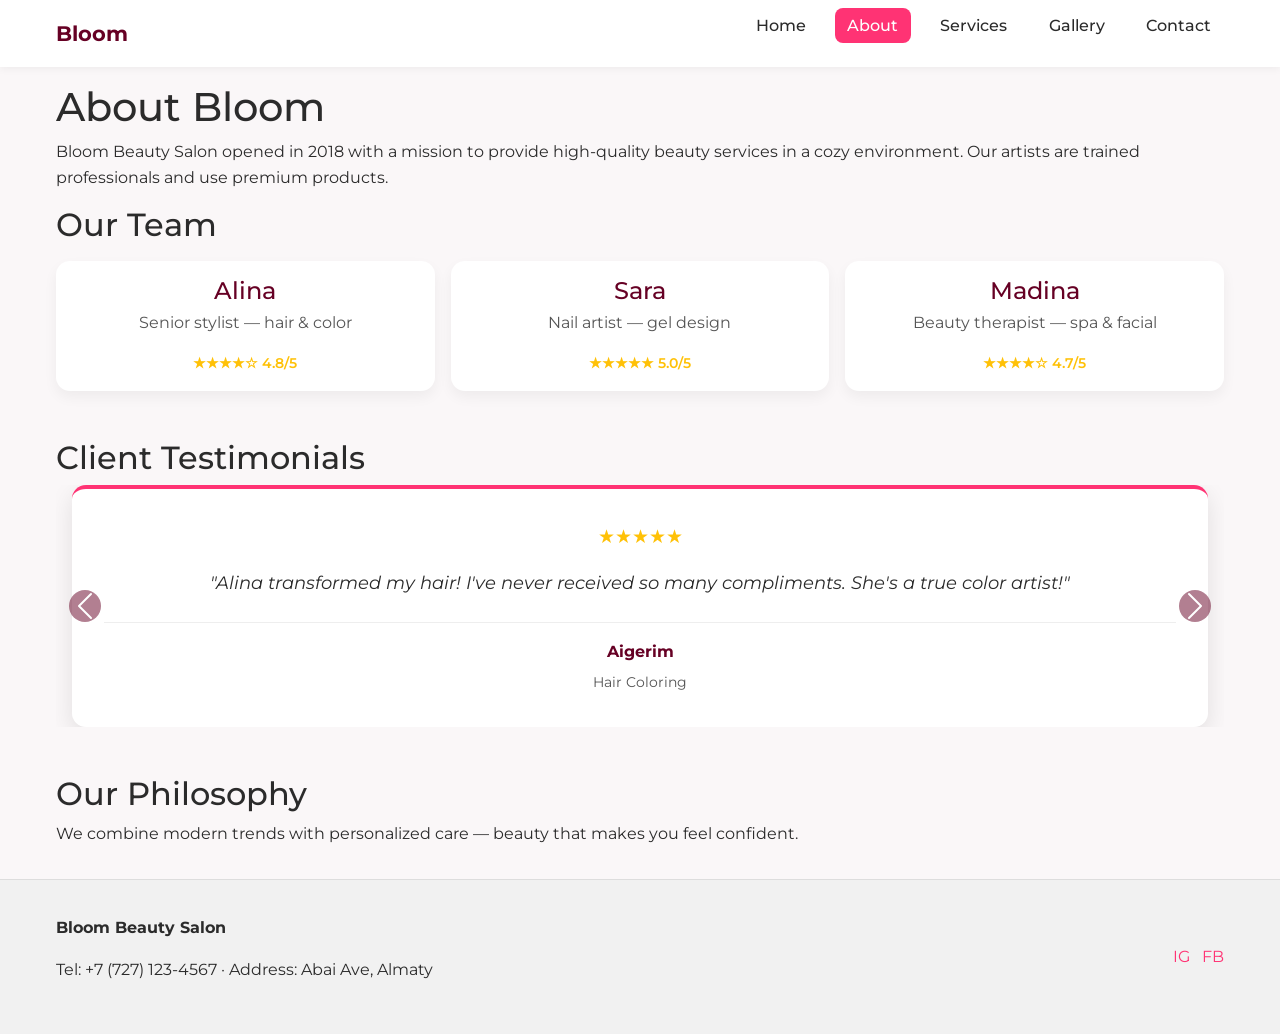
==== about.html @ 1c60db78 "project" ====
<!doctype html>
<html lang="ru">
<head>
  <meta charset="utf-8" />
  <meta name="viewport" content="width=device-width,initial-scale=1" />
  <title>About — Bloom Beauty Salon</title>
  <link href="https://cdn.jsdelivr.net/npm/bootstrap@5.3.2/dist/css/bootstrap.min.css" rel="stylesheet">
  <link href="https://fonts.googleapis.com/css2?family=Montserrat:wght@300;400;600;700&display=swap" rel="stylesheet">
  <link rel="stylesheet" href="css/style.css">
</head>
<body>
  <header class="site-header">
    <div class="container header-inner">
      <a class="logo" href="index.html"><span>Bloom</span></a>
      <nav class="nav" id="mainNav">
        <ul class="nav-list">
          <li><a href="index.html">Home</a></li>
          <li><a class="active" href="about.html">About</a></li>
          <li><a href="services.html">Services</a></li>
          <li><a href="gallery.html">Gallery</a></li>
          <li><a href="contact.html">Contact</a></li>
        </ul>
      </nav>
      <button class="nav-toggle" id="navToggle2" aria-label="Toggle navigation">☰</button>
    </div>
  </header>

  <main class="container about-page">
    <h1>About Bloom</h1>
    <p>Bloom Beauty Salon opened in 2018 with a mission to provide high-quality beauty services in a cozy environment. Our artists are trained professionals and use premium products.</p>

    <section class="team-grid fade-in">
      <h2>Our Team</h2>
      <div class="grid">
        <div class="team-card fade-in">
          <h4>Alina</h4>
          <p>Senior stylist — hair & color</p>
          <div class="specialist-rating">★★★★☆ 4.8/5</div>
        </div>
        <div class="team-card fade-in">
          <h4>Sara</h4>
          <p>Nail artist — gel design</p>
          <div class="specialist-rating">★★★★★ 5.0/5</div>
        </div>
        <div class="team-card fade-in">
          <h4>Madina</h4>
          <p>Beauty therapist — spa & facial</p>
          <div class="specialist-rating">★★★★☆ 4.7/5</div>
        </div>
      </div>
    </section>

    <section class="testimonials-section fade-in">
      <h2>Client Testimonials</h2>
      <div id="testimonialCarousel" class="carousel slide" data-bs-ride="carousel">
        <div class="carousel-indicators">
          <button type="button" data-bs-target="#testimonialCarousel" data-bs-slide-to="0" class="active"></button>
          <button type="button" data-bs-target="#testimonialCarousel" data-bs-slide-to="1"></button>
          <button type="button" data-bs-target="#testimonialCarousel" data-bs-slide-to="2"></button>
          <button type="button" data-bs-target="#testimonialCarousel" data-bs-slide-to="3"></button>
        </div>
        
        <div class="carousel-inner">
          <div class="carousel-item active">
            <div class="testimonial-card">
              <div class="stars">★★★★★</div>
              <p class="testimonial-text">"Alina transformed my hair! I've never received so many compliments. She's a true color artist!"</p>
              <div class="client-info">
                <strong>Aigerim</strong>
                <span>Hair Coloring</span>
              </div>
            </div>
          </div>
          
          <div class="carousel-item">
            <div class="testimonial-card">
              <div class="stars">★★★★★</div>
              <p class="testimonial-text">"Sara's nail art is incredible! She captured exactly what I wanted. My nails looked perfect for 3 weeks!"</p>
              <div class="client-info">
                <strong>Madina</strong>
                <span>Gel Nails</span>
              </div>
            </div>
          </div>
          
          <div class="carousel-item">
            <div class="testimonial-card">
              <div class="stars">★★★★☆</div>
              <p class="testimonial-text">"Madina's facial treatment was so relaxing. My skin felt rejuvenated and looked glowing for days!"</p>
              <div class="client-info">
                <strong>Zhanar</strong>
                <span>Facial Spa</span>
              </div>
            </div>
          </div>
          
          <div class="carousel-item">
            <div class="testimonial-card">
              <div class="stars">★★★★★</div>
              <p class="testimonial-text">"The entire team at Bloom is fantastic. Professional, friendly, and always amazing results!"</p>
              <div class="client-info">
                <strong>Asel</strong>
                <span>Regular Client</span>
              </div>
            </div>
          </div>
        </div>
        
        <button class="carousel-control-prev" type="button" data-bs-target="#testimonialCarousel" data-bs-slide="prev">
          <span class="carousel-control-prev-icon" aria-hidden="true"></span>
          <span class="visually-hidden">Previous</span>
        </button>
        <button class="carousel-control-next" type="button" data-bs-target="#testimonialCarousel" data-bs-slide="next">
          <span class="carousel-control-next-icon" aria-hidden="true"></span>
          <span class="visually-hidden">Next</span>
        </button>
      </div>
    </section>

    <section class="philosophy fade-in">
      <h2>Our Philosophy</h2>
      <p>We combine modern trends with personalized care — beauty that makes you feel confident.</p>
    </section>
  </main>

  <footer class="site-footer">
    <div class="container footer-inner">
      <div>
        <p><strong>Bloom Beauty Salon</strong></p>
        <p>Tel: +7 (727) 123-4567 · Address: Abai Ave, Almaty</p>
      </div>
      <div class="social">
        <a href="#" aria-label="Instagram">IG</a>
        <a href="#" aria-label="Facebook">FB</a>
      </div>
    </div>
  </footer>

  <script src="https://code.jquery.com/jquery-3.6.0.min.js"></script>
  <script src="js/script.js"></script>
  <script src="https://cdn.jsdelivr.net/npm/bootstrap@5.3.2/dist/js/bootstrap.bundle.min.js"></script>
</body>
</html>
---- css/style.css ----
:root {
  --brand-deep: #660024;
  --brand-pink: #ff3374;
  --bg: #faf7f8;
  --text: #2b2b2b;
  --text-muted: #555;
  --white: #ffffff;
  --radius: 14px;
  --max-width: 1200px;
  --font-sans: 'Montserrat', sans-serif;
}

/*Global*/
* { box-sizing: border-box; margin: 0; padding: 0; }
html, body { height: 100%; scroll-behavior: smooth; }
body {
  font-family: var(--font-sans);
  background: var(--bg);
  color: var(--text);
  line-height: 1.6;
  -webkit-font-smoothing: antialiased;
}
.container {
  max-width: var(--max-width);
  margin: 0 auto;
  padding: 1rem;
}

/*Header*/
.site-header {
  background: var(--white);
  box-shadow: 0 2px 8px rgba(0,0,0,0.05);
  position: sticky;
  top: 0;
  z-index: 100;
}
.header-inner {
  display: flex;
  justify-content: space-between;
  align-items: center;
  padding: 0.8rem 1rem;
}
.logo {
  display: flex;
  align-items: center;
  gap: 0.5rem;
  text-decoration: none;
  color: var(--brand-deep);
  font-weight: 700;
  font-size: 1.3rem;
}

/* Navigation */
.nav-list {
  list-style: none;
  display: flex;
  gap: 1rem;
}
.nav-list a {
  color: var(--text);
  text-decoration: none;
  padding: 0.5rem 0.8rem;
  border-radius: 8px;
  transition: all 0.3s ease;
  font-weight: 500;
}
.nav-list a:hover,
.nav-list a.active {
  background: var(--brand-pink);
  color: var(--white);
}
.nav-toggle {
  display: none;
  font-size: 1.4rem;
  background: none;
  border: none;
  color: var(--brand-deep);
}

.fade-in {
  opacity: 0;
  transform: translateY(30px);
  transition: all 0.8s ease;
}

.fade-in.visible {
  opacity: 1;
  transform: translateY(0);
}

/* Hero Section */
.hero {
  position: relative;
  display: flex;
  align-items: center;
  min-height: 60vh;
  overflow: hidden;
}
.hero-bg {
  position: absolute;
  inset: 0;
  background-size: cover;
  background-position: center;
  filter: brightness(0.55);
}
.hero-content {
  position: relative;
  z-index: 1;
  color: var(--white);
  padding: 3rem 1rem;
  max-width: 600px;
}
.hero h1 {
  font-size: 2.6rem;
  margin-bottom: 0.5rem;
  letter-spacing: 1px;
  color: var(--brand-deep);
}
.hero p {
  color: var(--brand-deep);
}
.hero {
  opacity: 0;
  transform: translateY(30px);
  animation: heroFade 1.2s ease forwards;
}

@keyframes heroFade {
  to {
    opacity: 1;
    transform: translateY(0);
  }
}

.tagline {
  font-size: 1.1rem;
  margin-bottom: 1.5rem;
  color: #fefefe;
}
.btn {
  display: inline-block;
  padding: 0.7rem 1.4rem;
  background: var(--brand-deep);
  color: var(--white);
  border-radius: var(--radius);
  text-decoration: none;
  font-weight: 600;
  transition: 0.3s;
  border: none;
}
.btn:hover {
  background: var(--brand-pink);
  color: #fff;
}

/* Features */
.features {
  padding: 3rem 0;
}
.feature-card {
  background: var(--white);
  border-radius: var(--radius);
  box-shadow: 0 6px 18px rgba(0,0,0,0.05);
  padding: 1rem;
  text-align: center;
  transition: transform 0.3s ease;
}
.feature-card:hover { transform: translateY(-4px); }
.feature-card img {
  width: 100%;
  height: 180px;
  object-fit: cover;
  border-radius: var(--radius);
  margin-bottom: 0.8rem;
}
.feature-card h3 {
  color: var(--brand-deep);
  margin-bottom: 0.4rem;
}

/* Pricing Table */
.pricing {
  padding: 2rem 0;
}
.pricing h2 {
  color: var(--brand-deep);
  margin-bottom: 1rem;
}
.table {
  background: var(--white);
  border-radius: var(--radius);
  overflow: hidden;
}
.table th {
  background: var(--brand-deep);
  color: #fff;
}
.table td, .table th {
  vertical-align: middle;
  padding: 0.75rem;
}

/* Services Page */
.services-page {
  padding-top: 2rem;
}
.service-grid {
  display: grid;
  grid-template-columns: repeat(3, 1fr);
  gap: 1rem;
}
.service-card {
  background: var(--white);
  padding: 1rem;
  border-radius: var(--radius);
  box-shadow: 0 6px 14px rgba(0,0,0,0.05);
  transition: 0.3s;
}
.service-card:hover {
  transform: translateY(-5px);
}
.service-card:nth-child(odd) {
  border-top: 4px solid var(--brand-deep);
}
.service-card:nth-child(even) {
  border-top: 4px solid var(--brand-pink);
}
.booking-cta {
  margin-top: 2rem;
  background: linear-gradient(90deg, rgba(255,51,116,0.1), rgba(102,0,36,0.05));
  padding: 1rem;
  border-radius: var(--radius);
  text-align: center;
}

/* Gallery */
.gallery-page {
  padding-top: 2rem;
}
.gallery-grid {
  display: grid;
  grid-template-columns: repeat(3, 1fr);
  gap: 0.7rem;
}
.gallery-item img {
  width: 100%;
  height: 240px;
  object-fit: cover;
  border-radius: var(--radius);
  transition: 0.3s ease;
}
.gallery-item img:hover {
  transform: scale(1.02);
}

/* Team (About page)*/
.team-grid .grid {
  display: grid;
  grid-template-columns: repeat(3, 1fr);
  gap: 1rem;
  margin-top: 1rem;
}
.team-card {
  background: var(--white);
  border-radius: var(--radius);
  text-align: center;
  padding: 1rem;
  box-shadow: 0 6px 14px rgba(0,0,0,0.05);
}
.team-card img {
  width: 100%;
  height: 180px;
  border-radius: var(--radius);
  object-fit: cover;
  margin-bottom: 0.6rem;
}
.team-card h4 {
  color: var(--brand-deep);
  margin-bottom: 0.3rem;
}
.team-card p {
  color: var(--text-muted);
}

/* Contact Page */
.contact-page {
  padding-top: 2rem;
}
.contact-form .form-label {
  font-weight: 600;
  color: var(--brand-deep);
}

/* Simple Form Validation */
.error-message {
  color: red;
  font-size: 0.85rem;
  margin-top: 0.25rem;
}

.form-message {
  color: green;
  margin-top: 1rem;
  padding: 1rem;
  background: #f8fff9;
  border-radius: 8px;
  border: 1px solid #d1f7d1;
}
.contact-form input,
.contact-form select,
.contact-form textarea {
  border-radius: var(--radius);
  border: 1px solid #ccc;
}
.contact-form input:focus,
.contact-form select:focus,
.contact-form textarea:focus {
  border-color: var(--brand-pink);
  box-shadow: 0 0 0 3px rgba(255,51,116,0.15);
}
.map-placeholder {
  background: #eaeaea;
  height: 220px;
  border-radius: var(--radius);
  display: flex;
  align-items: center;
  justify-content: center;
  color: var(--text-muted);
  font-size: 0.9rem;
}

/*Footer*/
.site-footer {
  background: #f1f1f1;
  color: var(--text);
  padding: 1.2rem 0;
  border-top: 1px solid #ddd;
}
.footer-inner {
  display: flex;
  justify-content: space-between;
  align-items: center;
}
.footer-inner a {
  color: var(--brand-pink);
  margin-left: 0.5rem;
  text-decoration: none;
}
.footer-inner a:hover { text-decoration: underline; }

/* Responsive */
@media (max-width: 992px) {
  .service-grid { grid-template-columns: repeat(2, 1fr); }
  .gallery-grid { grid-template-columns: repeat(2, 1fr); }
  .team-grid .grid { grid-template-columns: repeat(2, 1fr); }
}
@media (max-width: 700px) {
  .nav-toggle { display: block; }
  .hero { min-height: 45vh; }
  .hero h1 { font-size: 1.8rem; }
  .service-grid, .gallery-grid, .team-grid .grid { grid-template-columns: 1fr; }
  .footer-inner { flex-direction: column; align-items: flex-start; gap: 0.5rem; }
}
@media (max-width: 768px) {
    .nav-toggle {
        display: block;
    }
    
    .nav {
        position: absolute;
        top: 100%;
        left: 0;
        right: 0;
        background: var(--white);
        box-shadow: 0 5px 20px rgba(0,0,0,0.1);
        transform: translateY(-10px);
        opacity: 0;
        visibility: hidden;
        transition: all 0.3s ease;
    }
    
    .nav.show {
        transform: translateY(0);
        opacity: 1;
        visibility: visible;
    }
    
    .nav-list {
        flex-direction: column;
        padding: 1rem 0;
        gap: 0;
    }
    
    .nav-list li {
        margin: 0;
    }
    
    .nav-list a {
        display: block;
        padding: 0.75rem 1.5rem;
        border-bottom: 1px solid #f0f0f0;
    }
    
    .header-inner {
        position: relative;
    }
    
    .nav-list { 
        display: flex !important;
    }
    .testimonial-card {
      padding: 1.5rem;
      margin: 0 0.5rem;
    }
    
    .testimonial-text {
      font-size: 1rem;
    }
}

/* Accessibility */
a:focus, button:focus, input:focus, select:focus, textarea:focus {
  outline: 2px solid rgba(255,51,116,0.4);
  outline-offset: 2px;
}

/* Testimonials Carousel */
.testimonials-section {
  padding: 3rem 0;
}

.testimonial-card {
  background: var(--white);
  padding: 2rem;
  border-radius: var(--radius);
  box-shadow: 0 8px 25px rgba(0,0,0,0.1);
  text-align: center;
  margin: 0 1rem;
  border-top: 4px solid var(--brand-pink);
}

.stars {
  color: #ffc107;
  font-size: 1.2rem;
  margin-bottom: 1rem;
}

.testimonial-text {
  font-size: 1.1rem;
  font-style: italic;
  margin-bottom: 1.5rem;
  color: var(--text);
  line-height: 1.7;
}

.client-info {
  border-top: 1px solid #eee;
  padding-top: 1rem;
}

.client-info strong {
  color: var(--brand-deep);
  display: block;
  margin-bottom: 0.3rem;
}

.client-info span {
  color: var(--text-muted);
  font-size: 0.9rem;
}

/* Carousel Controls */
.carousel-control-prev,
.carousel-control-next {
  width: 5%;
}

.carousel-control-prev-icon,
.carousel-control-next-icon {
  background-color: var(--brand-deep);
  border-radius: 50%;
  padding: 1rem;
}

.carousel-indicators button {
  background-color: var(--brand-pink);
  width: 12px;
  height: 12px;
  border-radius: 50%;
  margin: 0 5px;
}

/* Specialist Ratings */
.specialist-rating {
  color: #ffc107;
  font-size: 0.9rem;
  margin-top: 0.5rem;
  font-weight: 600;
}
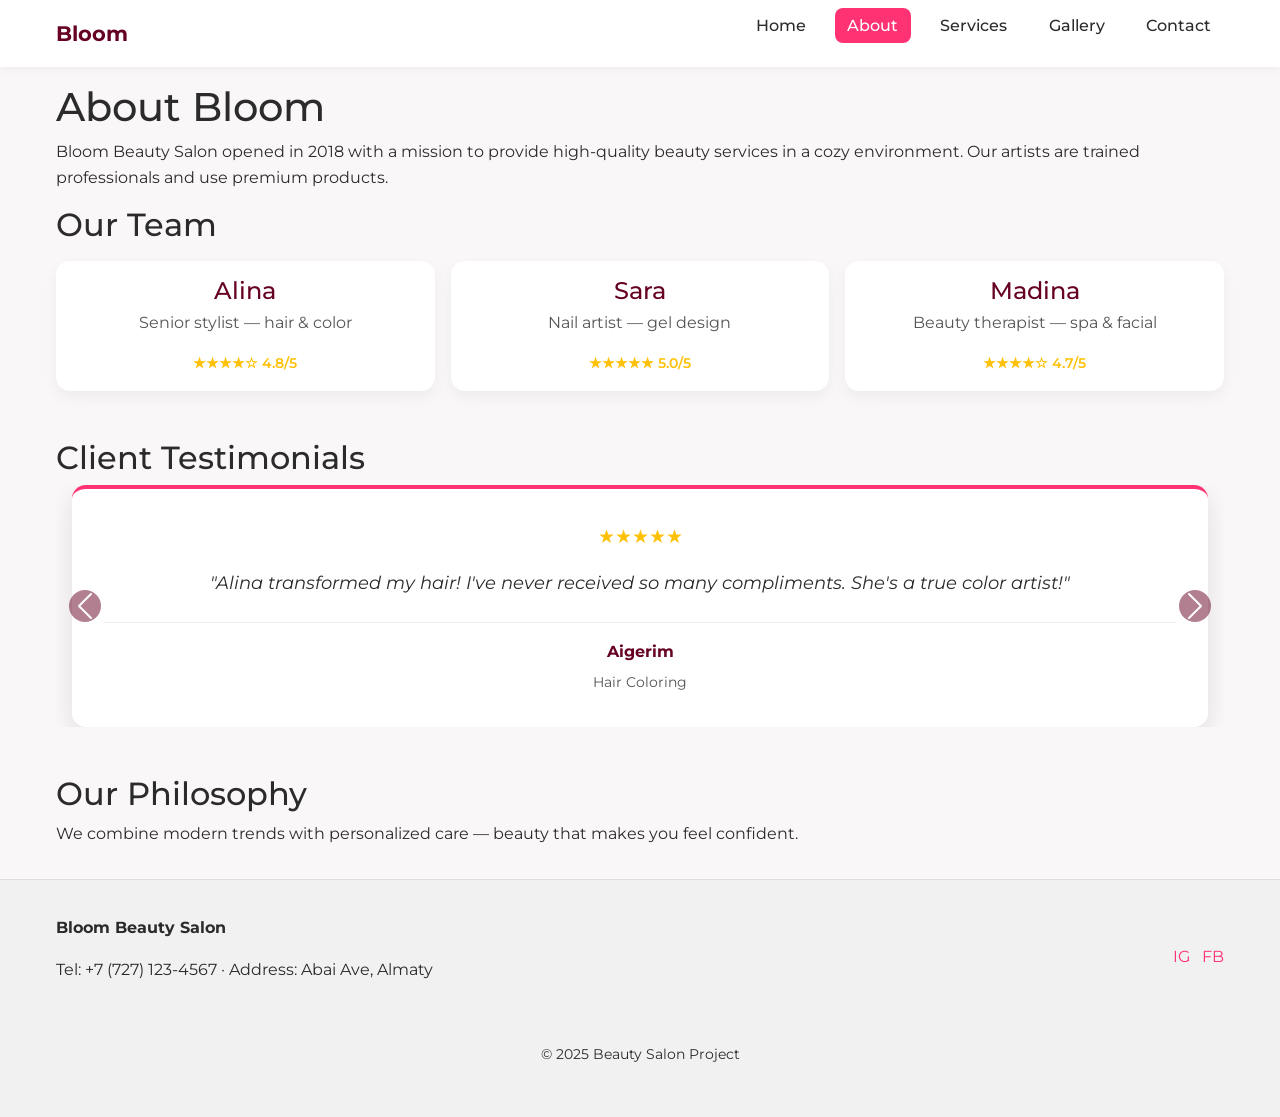
==== commit 07f8138c: "Final Project" ====
--- a/about.html
+++ b/about.html
@@ -130,9 +130,12 @@
         <p>Tel: +7 (727) 123-4567 · Address: Abai Ave, Almaty</p>
       </div>
       <div class="social">
-        <a href="#" aria-label="Instagram">IG</a>
-        <a href="#" aria-label="Facebook">FB</a>
+        <a href="https://www.instagram.com/" aria-label="Instagram">IG</a>
+        <a href="https://www.facebook.com/?locale=ru_RU" aria-label="Facebook">FB</a>
       </div>
+    </div>
+    <div class="container copyright">
+      <p>© 2025 Beauty Salon Project</p>
     </div>
   </footer>
 
--- a/css/style.css
+++ b/css/style.css
@@ -199,6 +199,67 @@
   vertical-align: middle;
   padding: 0.75rem;
 }
+th.sortable {
+  cursor: pointer;
+  user-select: none;
+}
+th.sortable:hover {
+  text-decoration: underline;
+}
+
+
+.lightbox {
+  display: none;
+  position: fixed;
+  z-index: 1050;
+  padding-top: 60px;
+  left: 0;
+  top: 0;
+  width: 100%;
+  height: 100%;
+  background-color: rgba(0,0,0,0.9);
+  text-align: center;
+}
+
+.lightbox-img {
+  max-width: 90%;
+  max-height: 80vh;
+  border-radius: 10px;
+  box-shadow: 0 0 20px rgba(255,255,255,0.2);
+}
+
+.close {
+  position: absolute;
+  top: 20px;
+  right: 40px;
+  font-size: 40px;
+  color: #fff;
+  cursor: pointer;
+}
+
+.lightbox-controls {
+  position: absolute;
+  width: 100%;
+  top: 50%;
+  transform: translateY(-50%);
+  display: flex;
+  justify-content: space-between;
+  padding: 0 40px;
+}
+
+.lightbox-controls .prev,
+.lightbox-controls .next {
+  color: white;
+  font-size: 2.5rem;
+  cursor: pointer;
+  user-select: none;
+  transition: color 0.3s;
+}
+
+.lightbox-controls .prev:hover,
+.lightbox-controls .next:hover {
+  color: #ff69b4;
+}
 
 /* Services Page */
 .services-page {
@@ -297,6 +358,8 @@
   font-size: 0.85rem;
   margin-top: 0.25rem;
 }
+.is-valid { border-color: #28a745 !important; }
+.is-invalid { border-color: #dc3545 !important; }
 
 .form-message {
   color: green;
@@ -347,6 +410,12 @@
   text-decoration: none;
 }
 .footer-inner a:hover { text-decoration: underline; }
+.copyright {
+  text-align: center;
+  margin-top: 0.8rem;
+  color: var(--text);
+  font-size: 0.9rem;
+}
 
 /* Responsive */
 @media (max-width: 992px) {
